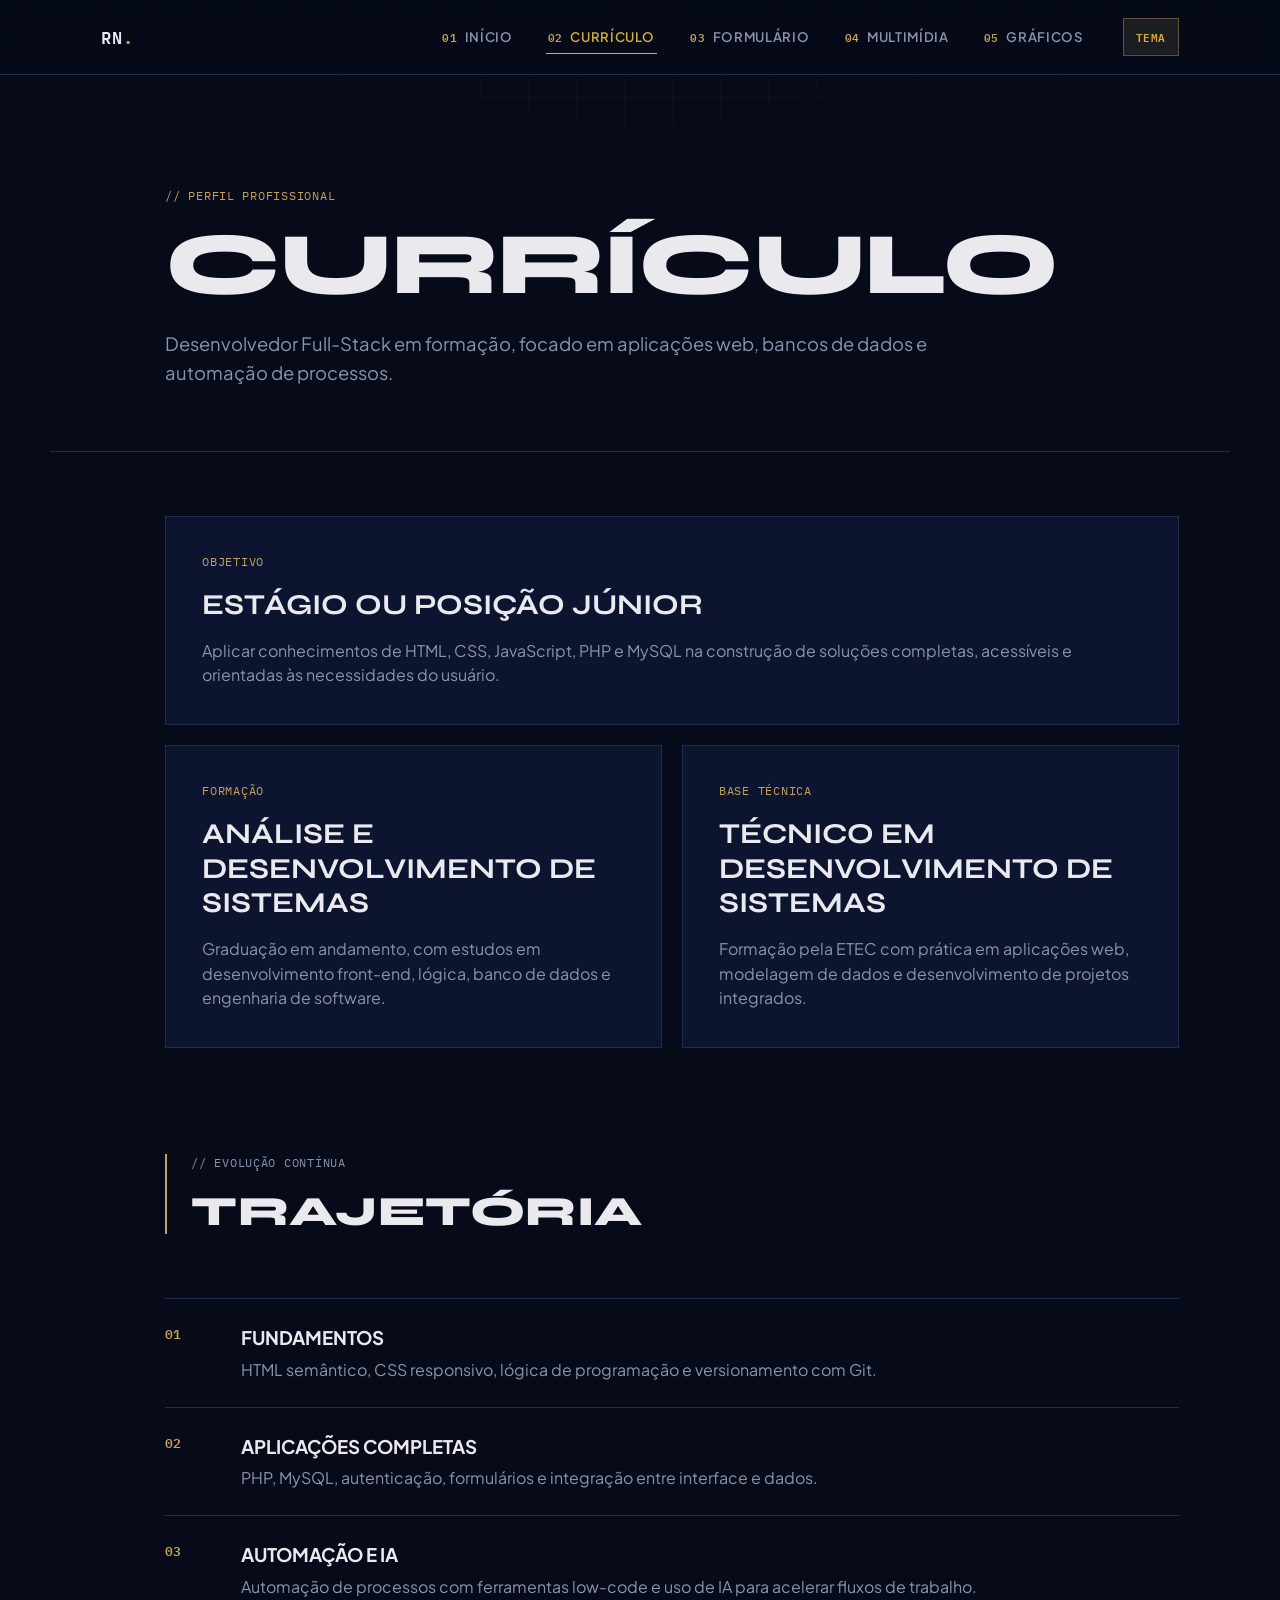
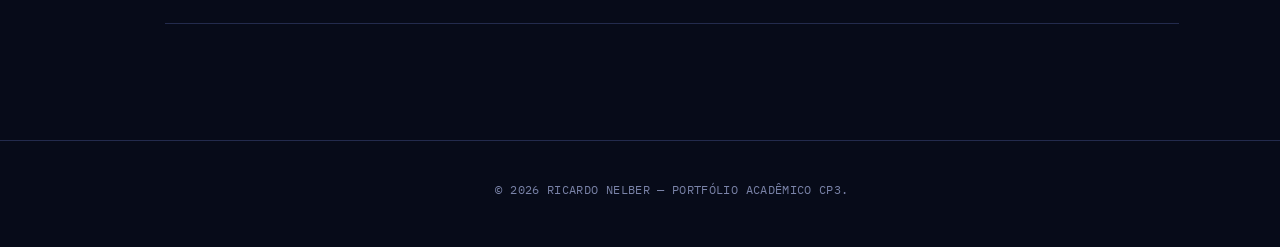
==== curriculo.html @ 2994a445 "feat: adicionar cinco páginas interligadas ao portfólio" ====
<!DOCTYPE html>
<html lang="pt-BR">
<head>
  <meta charset="UTF-8">
  <meta name="viewport" content="width=device-width, initial-scale=1.0">
  <title>Currículo — Ricardo Nelber</title>
  <meta name="description" content="Formação, competências e objetivos profissionais de Ricardo Nelber.">
  <link rel="icon" href="imagem/favicon.svg" type="image/svg+xml">
  <link rel="stylesheet" href="css/estilos.css">
</head>
<body class="pagina-interna">
<a class="skip-link" href="#conteudo">Pular para o conteúdo</a>
<header class="site-header">
  <div class="site-header__inner">
    <a href="index.html" class="logo" aria-label="Ricardo Nelber — início"><span class="logo__mark">RN</span><span class="logo__dot">.</span></a>
    <button class="nav-toggle" id="navToggle" aria-expanded="false" aria-controls="primaryNav"><span class="nav-toggle__box"><span></span><span></span></span><span class="sr-only">Abrir menu</span></button>
    <nav id="primaryNav" class="primary-nav" aria-label="Navegação principal">
      <ul>
        <li><a href="index.html"><span class="nav-index">01</span>Início</a></li>
        <li><a href="curriculo.html" aria-current="page"><span class="nav-index">02</span>Currículo</a></li>
        <li><a href="formulario.html"><span class="nav-index">03</span>Formulário</a></li>
        <li><a href="multimidia.html"><span class="nav-index">04</span>Multimídia</a></li>
        <li><a href="graficos.html"><span class="nav-index">05</span>Gráficos</a></li>
      </ul>
      <button class="theme-toggle" type="button" data-theme-toggle aria-pressed="false">Tema</button>
    </nav>
  </div>
</header>
<main id="conteudo">
  <section class="page-hero">
    <p class="eyebrow">// perfil profissional</p>
    <h1>Currículo</h1>
    <p>Desenvolvedor Full-Stack em formação, focado em aplicações web, bancos de dados e automação de processos.</p>
  </section>
  <section class="content-grid" aria-label="Resumo profissional">
    <article class="panel panel--wide">
      <p class="eyebrow">Objetivo</p>
      <h2>Estágio ou posição júnior</h2>
      <p>Aplicar conhecimentos de HTML, CSS, JavaScript, PHP e MySQL na construção de soluções completas, acessíveis e orientadas às necessidades do usuário.</p>
    </article>
    <article class="panel">
      <p class="eyebrow">Formação</p>
      <h2>Análise e Desenvolvimento de Sistemas</h2>
      <p>Graduação em andamento, com estudos em desenvolvimento front-end, lógica, banco de dados e engenharia de software.</p>
    </article>
    <article class="panel">
      <p class="eyebrow">Base técnica</p>
      <h2>Técnico em Desenvolvimento de Sistemas</h2>
      <p>Formação pela ETEC com prática em aplicações web, modelagem de dados e desenvolvimento de projetos integrados.</p>
    </article>
  </section>
  <section class="timeline" aria-labelledby="trajetoria-title">
    <header class="section-head"><p class="eyebrow">// evolução contínua</p><h2 id="trajetoria-title">Trajetória</h2></header>
    <ol>
      <li><span>01</span><div><h3>Fundamentos</h3><p>HTML semântico, CSS responsivo, lógica de programação e versionamento com Git.</p></div></li>
      <li><span>02</span><div><h3>Aplicações completas</h3><p>PHP, MySQL, autenticação, formulários e integração entre interface e dados.</p></div></li>
      <li><span>03</span><div><h3>Automação e IA</h3><p>Automação de processos com ferramentas low-code e uso de IA para acelerar fluxos de trabalho.</p></div></li>
    </ol>
  </section>
</main>
<footer class="site-footer"><p>&copy; <span id="year">2026</span> Ricardo Nelber — Portfólio acadêmico CP3.</p></footer>
<script src="js/scripts.js"></script>
</body>
</html>
---- css/estilos.css ----
/* =========================================================
   Ricardo Nelber — Portfólio
   Sistema de design: "Blueprint de Autoridade"
   Azul-marinha absoluto + preto + dourado metálico.
   Ângulos retos, grid de precisão, tipografia em caixa alta.
   ========================================================= */

/* ---------- Fontes locais (sem CDN externa) ---------- */
@font-face {
  font-family: "Syne";
  src: url("fonts/syne-latin-700-normal.woff2") format("woff2");
  font-weight: 700; font-style: normal; font-display: swap;
}
@font-face {
  font-family: "Syne";
  src: url("fonts/syne-latin-800-normal.woff2") format("woff2");
  font-weight: 800; font-style: normal; font-display: swap;
}
@font-face {
  font-family: "Plus Jakarta Sans";
  src: url("fonts/plus-jakarta-sans-latin-400-normal.woff2") format("woff2");
  font-weight: 400; font-style: normal; font-display: swap;
}
@font-face {
  font-family: "Plus Jakarta Sans";
  src: url("fonts/plus-jakarta-sans-latin-500-normal.woff2") format("woff2");
  font-weight: 500; font-style: normal; font-display: swap;
}
@font-face {
  font-family: "Plus Jakarta Sans";
  src: url("fonts/plus-jakarta-sans-latin-600-normal.woff2") format("woff2");
  font-weight: 600; font-style: normal; font-display: swap;
}
@font-face {
  font-family: "Plus Jakarta Sans";
  src: url("fonts/plus-jakarta-sans-latin-700-normal.woff2") format("woff2");
  font-weight: 700; font-style: normal; font-display: swap;
}
@font-face {
  font-family: "IBM Plex Mono";
  src: url("fonts/ibm-plex-mono-latin-400-normal.woff2") format("woff2");
  font-weight: 400; font-style: normal; font-display: swap;
}
@font-face {
  font-family: "IBM Plex Mono";
  src: url("fonts/ibm-plex-mono-latin-500-normal.woff2") format("woff2");
  font-weight: 500; font-style: normal; font-display: swap;
}
@font-face {
  font-family: "IBM Plex Mono";
  src: url("fonts/ibm-plex-mono-latin-600-normal.woff2") format("woff2");
  font-weight: 600; font-style: normal; font-display: swap;
}

/* ---------- Tokens ---------- */
:root {
  /* cor — autoridade: marinha absoluto + preto + dourado */
  --bg: #070B19;
  --bg-deep: #000000;
  --bg-elevated: #0A1128;
  --bg-panel: #0D1430;
  --line: #232B4D;
  --line-gold: rgba(197, 160, 89, 0.4);
  --text: #EAEAEE;
  --text-muted: #8B93AC;
  --text-faint: #7A83A8;
  --gold: #C5A059;
  --gold-bright: #D4AF37;
  --gold-dim: rgba(197, 160, 89, 0.12);

  /* tipografia */
  --font-display: "Syne", "Arial Narrow", sans-serif;
  --font-body: "Plus Jakarta Sans", -apple-system, BlinkMacSystemFont, "Segoe UI", sans-serif;
  --font-mono: "IBM Plex Mono", ui-monospace, SFMono-Regular, Menlo, monospace;

  /* layout — zero arredondamento, por princípio de projeto */
  --radius: 0px;
  --content-max: 1180px;
  --edge: clamp(1.25rem, 4vw, 4rem);
  --rail-w: 64px;

  --ease: cubic-bezier(0.65, 0, 0.35, 1);
}

/* ---------- Reset ---------- */
*, *::before, *::after { box-sizing: border-box; }
html { scroll-behavior: smooth; }
@media (prefers-reduced-motion: reduce) {
  html { scroll-behavior: auto; }
  *, *::before, *::after {
    animation-duration: 0.001ms !important;
    animation-iteration-count: 1 !important;
    transition-duration: 0.001ms !important;
    scroll-behavior: auto !important;
  }
}

body {
  margin: 0;
  background: var(--bg);
  color: var(--text);
  font-family: var(--font-body);
  font-size: 16px;
  line-height: 1.55;
  -webkit-font-smoothing: antialiased;
  overflow-x: hidden;
}

img { max-width: 100%; display: block; }
a { color: inherit; text-decoration: none; }
ul, ol { margin: 0; padding: 0; list-style: none; }
h1, h2, h3, h4, dt, dd, p, figure { margin: 0; }

/* grid de precisão / blueprint, sutil, fixo no fundo */
body::before {
  content: "";
  position: fixed;
  inset: 0;
  pointer-events: none;
  z-index: 0;
  background-image:
    linear-gradient(rgba(197,160,89,0.05) 1px, transparent 1px),
    linear-gradient(90deg, rgba(197,160,89,0.05) 1px, transparent 1px);
  background-size: 48px 48px;
  mask-image: radial-gradient(ellipse 75% 55% at 50% 0%, black, transparent 72%);
}

.sr-only {
  position: absolute; width: 1px; height: 1px;
  padding: 0; margin: -1px; overflow: hidden;
  clip: rect(0,0,0,0); white-space: nowrap; border: 0;
}

.skip-link {
  position: absolute;
  left: 1rem; top: -3rem;
  background: var(--gold-bright);
  color: #070B19;
  font-family: var(--font-mono);
  font-weight: 600;
  font-size: 0.85rem;
  text-transform: uppercase;
  letter-spacing: 0.04em;
  padding: 0.6rem 1rem;
  z-index: 200;
  transition: top 0.2s var(--ease);
}
.skip-link:focus { top: 1rem; }

:focus-visible {
  outline: 2px solid var(--gold-bright);
  outline-offset: 3px;
}

/* ---------- Tipografia geral ---------- */
.eyebrow {
  font-family: var(--font-mono);
  font-size: 0.76rem;
  letter-spacing: 0.06em;
  text-transform: uppercase;
  color: var(--gold);
  margin: 0 0 1rem;
}
.eyebrow--small { font-size: 0.7rem; color: var(--text-faint); margin-bottom: 0.7rem; }

/* ---------- Trilho lateral: marcadores em losango (sem raio) ---------- */
.rail {
  position: fixed;
  left: 0; top: 0; bottom: 0;
  width: var(--rail-w);
  display: none;
  align-items: center;
  justify-content: center;
  z-index: 40;
}
@media (min-width: 1024px) {
  .rail { display: flex; }
}
.rail__line {
  position: absolute;
  left: calc(var(--rail-w) / 2 - 0.5px);
  top: 12%; height: 76%;
  width: 1px;
}
.rail__line line {
  stroke: var(--line);
  stroke-width: 1;
  vector-effect: non-scaling-stroke;
}
.rail__nodes {
  position: relative;
  height: 76%;
  display: flex;
  flex-direction: column;
  justify-content: space-between;
}
.rail__nodes li span {
  display: block;
  width: 8px; height: 8px;
  background: var(--bg-elevated);
  border: 1.5px solid var(--line);
  transform: rotate(45deg);
  transition: background 0.3s var(--ease), border-color 0.3s var(--ease), box-shadow 0.3s var(--ease);
}
.rail__nodes li.is-active span {
  background: var(--gold-bright);
  border-color: var(--gold-bright);
  box-shadow: 0 0 0 4px var(--gold-dim);
}

/* ---------- Header ---------- */
.site-header {
  position: sticky;
  top: 0;
  z-index: 100;
  background: rgba(7, 11, 25, 0.85);
  backdrop-filter: blur(10px);
  border-bottom: 1px solid var(--line);
}
.site-header__inner {
  max-width: var(--content-max);
  margin: 0 auto;
  padding: 1.1rem var(--edge);
  display: flex;
  align-items: center;
  justify-content: space-between;
  gap: 1rem;
}
.logo {
  font-family: var(--font-mono);
  font-weight: 600;
  font-size: 1.05rem;
  letter-spacing: 0.04em;
  display: inline-flex;
  align-items: baseline;
}
.logo__mark { color: var(--text); }
.logo__dot { color: var(--gold-bright); }

.primary-nav {
  display: flex;
  align-items: center;
  gap: clamp(1.25rem, 3vw, 2.5rem);
}
.primary-nav ul {
  display: flex;
  gap: clamp(1.1rem, 2.6vw, 2rem);
}
.primary-nav a:not(.btn) {
  position: relative;
  font-size: 0.82rem;
  font-weight: 600;
  text-transform: uppercase;
  letter-spacing: 0.05em;
  color: var(--text-muted);
  padding: 0.3rem 0.1rem;
  display: inline-flex;
  align-items: center;
  gap: 0.45rem;
  transition: color 0.25s var(--ease);
}
.nav-index {
  font-family: var(--font-mono);
  font-size: 0.66rem;
  color: var(--gold);
}
.primary-nav a:not(.btn)::after {
  content: "";
  position: absolute;
  left: 0; right: 100%; bottom: -2px;
  height: 1px;
  background: var(--gold-bright);
  transition: right 0.3s var(--ease);
}
.primary-nav a:not(.btn):hover { color: var(--text); }
.primary-nav a:not(.btn):hover::after,
.primary-nav a:not(.btn):focus-visible::after { right: 0; }

.nav-toggle {
  display: none;
  background: none;
  border: none;
  cursor: pointer;
  padding: 0.5rem;
}
.nav-toggle__box {
  width: 22px; height: 14px;
  position: relative;
  display: block;
}
.nav-toggle__box span {
  position: absolute;
  left: 0; right: 0;
  height: 2px;
  background: var(--gold);
  transition: transform 0.28s var(--ease), opacity 0.28s var(--ease), top 0.28s var(--ease);
}
.nav-toggle__box span:first-child { top: 0; }
.nav-toggle__box span:last-child { top: 100%; transform: translateY(-100%); }
.nav-toggle[aria-expanded="true"] .nav-toggle__box span:first-child { top: 50%; transform: translateY(-50%) rotate(45deg); }
.nav-toggle[aria-expanded="true"] .nav-toggle__box span:last-child { top: 50%; transform: translateY(-50%) rotate(-45deg); }

/* ---------- Botões: retos, com preenchimento cirúrgico invertendo cores ---------- */
.btn {
  --pad-y: 0.9rem;
  --pad-x: 1.75rem;
  position: relative;
  display: inline-flex;
  align-items: center;
  justify-content: center;
  font-family: var(--font-body);
  font-weight: 700;
  font-size: 0.85rem;
  text-transform: uppercase;
  letter-spacing: 0.06em;
  padding: var(--pad-y) var(--pad-x);
  cursor: pointer;
  isolation: isolate;
  overflow: hidden;
  border: 1.5px solid var(--gold);
  border-radius: 0;
  transition: color 0.3s var(--ease), border-color 0.3s var(--ease);
}
.btn--small { --pad-y: 0.6rem; --pad-x: 1.2rem; font-size: 0.75rem; }

.btn__label { position: relative; z-index: 2; }
.btn__fill {
  position: absolute;
  inset: 0;
  background: var(--gold-bright);
  transform: translateX(-101%);
  transition: transform 0.4s var(--ease);
  z-index: 1;
}

.btn--primary {
  background: transparent;
  color: var(--gold-bright);
}
.btn--primary:hover, .btn--primary:focus-visible {
  color: #070B19;
}
.btn--primary:hover .btn__fill,
.btn--primary:focus-visible .btn__fill { transform: translateX(0); }

.btn--outline {
  border-color: var(--line);
  color: var(--text);
}
.btn--outline .btn__fill { background: #000000; }
.btn--outline:hover, .btn--outline:focus-visible {
  color: var(--gold-bright);
  border-color: var(--gold);
}
.btn--outline:hover .btn__fill,
.btn--outline:focus-visible .btn__fill { transform: translateX(0); }

/* ---------- Layout base de seção ---------- */
main { position: relative; z-index: 1; }
section {
  max-width: var(--content-max);
  margin: 0 auto;
  padding: clamp(4rem, 9vw, 7.5rem) var(--edge);
}
@media (min-width: 1024px) {
  section { padding-left: calc(var(--edge) + var(--rail-w)); }
}

.section-head {
  max-width: 640px;
  margin-bottom: clamp(2.5rem, 5vw, 4rem);
  border-left: 2px solid var(--gold);
  padding-left: 1.5rem;
}
.section-head h2 {
  font-family: var(--font-display);
  font-weight: 800;
  text-transform: uppercase;
  letter-spacing: 0.01em;
  font-size: clamp(1.9rem, 3.4vw, 2.6rem);
  line-height: 1.1;
  color: var(--text);
}
.section-head__desc {
  margin-top: 1rem;
  color: var(--text-muted);
  font-size: 1.02rem;
  max-width: 46ch;
}

/* ---------- Hero ---------- */
.hero {
  padding-top: clamp(5rem, 11vw, 8.5rem);
  padding-bottom: clamp(4rem, 8vw, 6rem);
}
.hero__grid {
  display: grid;
  grid-template-columns: 1fr;
  gap: clamp(3rem, 6vw, 2rem);
  align-items: center;
}
@media (min-width: 900px) {
  .hero__grid {
    grid-template-columns: 1.15fr 0.85fr;
    gap: 2rem;
  }
}

.hero__title {
  font-family: var(--font-display);
  font-weight: 800;
  text-transform: uppercase;
  font-size: clamp(2.1rem, 5vw, 3.6rem);
  line-height: 1.08;
  letter-spacing: -0.01em;
  color: var(--text);
}
.hero__title-accent { color: var(--gold-bright); }

.hero__lede {
  margin-top: 1.6rem;
  color: var(--text-muted);
  font-size: 1.08rem;
  max-width: 54ch;
}
.hero__lede strong { color: var(--text); font-weight: 700; }

.hero__actions {
  display: flex;
  flex-wrap: wrap;
  gap: 1rem;
  margin-top: 2.2rem;
}

.hero__facts {
  margin-top: clamp(3rem, 6vw, 4rem);
  display: grid;
  grid-template-columns: repeat(auto-fit, minmax(150px, 1fr));
  gap: 1.5rem;
  max-width: 560px;
  border-top: 1px solid var(--line);
  padding-top: 1.6rem;
}
.hero__facts dt {
  font-family: var(--font-mono);
  font-size: 0.68rem;
  color: var(--gold);
  text-transform: uppercase;
  letter-spacing: 0.07em;
  margin-bottom: 0.4rem;
}
.hero__facts dd { font-size: 0.92rem; color: var(--text); }

/* retrato: molduras retas sobrepostas (dourado + preto) para profundidade */
.hero__portrait {
  position: relative;
  justify-self: center;
}
.portrait-frame {
  position: relative;
  width: min(360px, 78vw);
}
.portrait-frame__layer {
  position: absolute;
  inset: 0;
  border: 1.5px solid var(--gold);
}
.portrait-frame__layer--gold {
  transform: translate(16px, -16px);
  border-color: var(--gold-bright);
}
.portrait-frame__layer--black {
  transform: translate(-14px, 14px);
  background: #000000;
  border-color: var(--line);
}
.portrait-frame__photo {
  position: relative;
  z-index: 2;
  border: 1.5px solid var(--gold);
  background: var(--bg-elevated);
  overflow: hidden;
}
.portrait-frame__photo img {
  width: 100%;
  aspect-ratio: 565 / 555;
  object-fit: cover;
  filter: saturate(0.85) contrast(1.08) brightness(0.98);
}
.portrait-frame__tag {
  position: absolute;
  z-index: 3;
  left: 0; bottom: -14px;
  font-family: var(--font-mono);
  font-size: 0.68rem;
  letter-spacing: 0.04em;
  text-transform: uppercase;
  color: #070B19;
  background: var(--gold-bright);
  padding: 0.35rem 0.7rem;
}
@media (min-width: 900px) {
  .hero__portrait { justify-self: end; margin-right: 0.5rem; }
}

/* ---------- Projetos: lista assimétrica ---------- */
.project-list {
  display: flex;
  flex-direction: column;
  gap: clamp(2.5rem, 5vw, 4.5rem);
}
.project-card {
  display: grid;
  grid-template-columns: 1fr;
  gap: 1.75rem;
  align-items: start;
}
@media (min-width: 860px) {
  .project-card {
    grid-template-columns: minmax(0, 0.95fr) minmax(0, 1.05fr);
    gap: clamp(2rem, 4vw, 3.5rem);
  }
  .project-card[data-stagger="left"] .project-card__media { order: 2; }
  .project-card[data-stagger="left"] .project-card__body { order: 1; }
  .project-card[data-stagger="right"] .project-card__media { transform: translateY(-14px); }
  .project-card[data-stagger="left"] .project-card__media { transform: translateY(14px); }
}

.project-card__media {
  position: relative;
  overflow: hidden; /* corta apenas o excesso interno da imagem e mantém o bloco fixo */
  border: 1px solid var(--line);
  background: var(--bg-elevated);
  isolation: isolate;
  transition: border-color 0.4s var(--ease), box-shadow 0.4s var(--ease);
}
.project-card__media img {
  width: 100%;
  height: 100%;
  display: block;
  object-fit: cover;
  transform: scale(1);
  transform-origin: center center;
  transition: transform 0.45s var(--ease), filter 0.35s var(--ease);
}
.project-card:hover .project-card__media,
.project-card:focus-within .project-card__media {
  border-color: var(--gold);
  box-shadow: 0 0 0 1px rgba(197, 160, 89, 0.18);
}
.project-card:hover .project-card__media img,
.project-card:focus-within .project-card__media img {
  transform: scale(1.08); /* zoom interno restrito ao card, sem deslocar o bloco */
  filter: saturate(1.08) contrast(1.04);
}

.project-card__body h3 {
  font-family: var(--font-display);
  font-weight: 800;
  text-transform: uppercase;
  letter-spacing: 0.005em;
  font-size: clamp(1.25rem, 2.2vw, 1.55rem);
  color: var(--text);
  margin-bottom: 1rem;
}

.project-card__attack {
  color: var(--text-muted);
  max-width: 52ch;
  font-size: 0.98rem;
  border-left: 2px solid var(--line);
  padding-left: 1.1rem;
}
.project-card__attack-label {
  display: block;
  font-family: var(--font-mono);
  font-size: 0.7rem;
  text-transform: uppercase;
  letter-spacing: 0.06em;
  color: var(--gold);
  margin-bottom: 0.5rem;
}

.badge-list {
  display: flex;
  flex-wrap: wrap;
  gap: 0.55rem;
  margin: 1.4rem 0 1.6rem;
}
.badge-list li {
  font-family: var(--font-mono);
  font-size: 0.7rem;
  text-transform: uppercase;
  letter-spacing: 0.03em;
  color: var(--gold);
  background: var(--gold-dim);
  border: 1px solid var(--line-gold);
  padding: 0.34rem 0.7rem;
}

.project-card__links {
  display: flex;
  gap: 1.6rem;
}
.project-card__links a {
  position: relative;
  display: inline-flex;
  align-items: center;
  gap: 0.4rem;
  font-size: 0.82rem;
  font-weight: 700;
  text-transform: uppercase;
  letter-spacing: 0.04em;
  color: var(--text);
}
.project-card__links svg {
  width: 14px; height: 14px;
  transition: transform 0.3s var(--ease);
}
.project-card__links a::after {
  content: "";
  position: absolute;
  left: 0; right: 100%; bottom: -3px;
  height: 1px;
  background: var(--gold-bright);
  transition: right 0.3s var(--ease);
}
.project-card__links a:hover, .project-card__links a:focus-visible { color: var(--gold-bright); }
.project-card__links a:hover::after, .project-card__links a:focus-visible::after { right: 0; }
.project-card__links a:hover svg { transform: translate(2px, -2px); }

/* ---------- Arsenal técnico ---------- */
.stack__cloud {
  display: flex;
  flex-wrap: wrap;
  gap: 0.75rem 0.8rem;
}
.tag {
  font-family: var(--font-mono);
  font-size: 0.85rem;
  text-transform: uppercase;
  letter-spacing: 0.03em;
  color: var(--text-muted);
  border: 1px solid var(--line);
  padding: 0.6rem 1.1rem;
  transition: transform 0.25s var(--ease), border-color 0.25s var(--ease), color 0.25s var(--ease), background 0.25s var(--ease);
}
.tag:hover {
  transform: translateY(-3px);
  border-color: var(--gold);
  color: var(--text);
}
.tag--lg {
  font-size: 0.95rem;
  font-weight: 600;
  color: var(--text);
  background: var(--bg-elevated);
  padding: 0.7rem 1.3rem;
  border-color: var(--gold);
}
.tag--accent {
  color: var(--gold-bright);
  border-color: var(--line-gold);
}

/* ---------- Contato ---------- */
.contato {
  border-top: 1px solid var(--line);
}
.contato__inner {
  max-width: 720px;
}
.contato h2 {
  font-family: var(--font-display);
  font-weight: 800;
  text-transform: uppercase;
  font-size: clamp(1.8rem, 4.2vw, 2.8rem);
  line-height: 1.1;
  color: var(--text);
}
.contato__lede {
  margin-top: 1.4rem;
  color: var(--text-muted);
  font-size: 1.05rem;
  max-width: 46ch;
}
.contato__links {
  margin-top: 2.75rem;
  display: flex;
  flex-direction: column;
  border-top: 1px solid var(--line);
}
.contato__link {
  display: flex;
  align-items: baseline;
  justify-content: space-between;
  gap: 1rem;
  padding: 1.35rem 0;
  border-bottom: 1px solid var(--line);
  transition: padding-left 0.3s var(--ease), color 0.3s var(--ease), border-color 0.3s var(--ease);
}
.contato__link:hover, .contato__link:focus-visible {
  padding-left: 0.9rem;
  color: var(--gold-bright);
  border-color: var(--gold);
}
.contato__link-label {
  font-family: var(--font-mono);
  font-size: 0.72rem;
  color: var(--text-faint);
  text-transform: uppercase;
  letter-spacing: 0.07em;
}
.contato__link-value {
  font-size: 1.1rem;
  font-weight: 600;
}

/* ---------- Footer ---------- */
.site-footer {
  padding: 2.5rem var(--edge) 3rem;
  text-align: center;
  border-top: 1px solid var(--line);
}
@media (min-width: 1024px) { .site-footer { padding-left: calc(var(--edge) + var(--rail-w)); } }
.site-footer p {
  font-family: var(--font-mono);
  font-size: 0.74rem;
  color: var(--text-faint);
  text-transform: uppercase;
  letter-spacing: 0.03em;
}

/* ---------- Mobile nav ---------- */
@media (max-width: 780px) {
  .nav-toggle { display: inline-flex; align-items: center; justify-content: center; }
  .primary-nav {
    position: fixed;
    inset: 0 0 auto 0;
    top: 64px;
    background: var(--bg-elevated);
    border-bottom: 1px solid var(--line);
    flex-direction: column;
    align-items: stretch;
    padding: 1.5rem var(--edge) 2rem;
    gap: 1.5rem;
    transform: translateY(-8px);
    opacity: 0;
    visibility: hidden;
    pointer-events: none;
    transition: transform 0.3s var(--ease), opacity 0.3s var(--ease), visibility 0.3s;
  }
  .primary-nav.is-open {
    transform: translateY(0);
    opacity: 1;
    visibility: visible;
    pointer-events: auto;
  }
  .primary-nav ul { flex-direction: column; gap: 1rem; }
  .primary-nav a:not(.btn) { font-size: 1rem; }
  .primary-nav .btn { align-self: flex-start; }
}

/* ---------- Revelação no scroll ---------- */
[data-reveal] {
  opacity: 0;
  transform: translateY(18px);
  transition: opacity 0.7s var(--ease), transform 0.7s var(--ease);
}
[data-reveal].is-visible {
  opacity: 1;
  transform: translateY(0);
}
@media (prefers-reduced-motion: reduce) {
  [data-reveal] { opacity: 1; transform: none; }
}

/* ---------- CP3: navegação entre páginas e preferência persistente ---------- */
.primary-nav a[aria-current="page"] { color: var(--gold-bright); }
.primary-nav a[aria-current="page"]::after { right: 0; }

.theme-toggle {
  border: 1px solid var(--line-gold);
  background: var(--gold-dim);
  color: var(--gold-bright);
  padding: 0.55rem 0.75rem;
  font: 600 0.7rem var(--font-mono);
  letter-spacing: 0.05em;
  text-transform: uppercase;
  cursor: pointer;
}
.theme-toggle:hover,
.theme-toggle:focus-visible { border-color: var(--gold-bright); }

body[data-theme="claro"] {
  --bg: #f3f0e8;
  --bg-deep: #ffffff;
  --bg-elevated: #ffffff;
  --bg-panel: #ebe6d9;
  --line: #c9c0aa;
  --text: #111827;
  --text-muted: #4b5563;
  --text-faint: #596275;
  --gold: #8b6914;
  --gold-bright: #76580d;
  --gold-dim: rgba(139, 105, 20, 0.12);
  --line-gold: rgba(139, 105, 20, 0.45);
}
body[data-theme="claro"] .site-header { background: rgba(243, 240, 232, 0.92); }

/* ---------- CP3: páginas internas ---------- */
.pagina-interna main { min-height: calc(100vh - 170px); }
.page-hero {
  padding-top: clamp(4.5rem, 9vw, 7rem);
  padding-bottom: clamp(2.5rem, 5vw, 4rem);
  border-bottom: 1px solid var(--line);
}
.page-hero h1 {
  font: 800 clamp(2.4rem, 7vw, 5.5rem)/0.98 var(--font-display);
  text-transform: uppercase;
  letter-spacing: -0.02em;
}
.page-hero > p:last-child {
  max-width: 62ch;
  margin-top: 1.4rem;
  color: var(--text-muted);
  font-size: clamp(1rem, 2vw, 1.15rem);
}

.content-grid,
.charts-grid,
.form-section {
  display: grid;
  grid-template-columns: repeat(2, minmax(0, 1fr));
  gap: 1.25rem;
  padding-top: clamp(2.5rem, 5vw, 4rem);
  padding-bottom: clamp(3.5rem, 7vw, 6rem);
}
.panel,
.chart-card,
.contact-form,
.media-note {
  border: 1px solid var(--line);
  background: var(--bg-panel);
  padding: clamp(1.35rem, 3vw, 2.25rem);
}
.panel--wide { grid-column: 1 / -1; }
.panel h2,
.chart-card h2,
.form-copy h2,
.media-note h2 {
  font: 700 clamp(1.25rem, 3vw, 1.8rem)/1.2 var(--font-display);
  text-transform: uppercase;
  margin-bottom: 1rem;
}
.panel p:last-child,
.form-copy > p:last-child,
.media-note > p:last-child { color: var(--text-muted); }

.timeline { padding-top: 1rem; }
.timeline ol { border-top: 1px solid var(--line); }
.timeline li {
  display: grid;
  grid-template-columns: 56px 1fr;
  gap: 1.25rem;
  padding: 1.5rem 0;
  border-bottom: 1px solid var(--line);
}
.timeline li > span { color: var(--gold); font: 600 0.8rem var(--font-mono); }
.timeline h3 { margin-bottom: 0.35rem; text-transform: uppercase; }
.timeline p { color: var(--text-muted); }

/* ---------- CP3: formulário validado ---------- */
.form-section { align-items: start; }
.form-copy { position: sticky; top: 110px; }
.field { display: grid; gap: 0.45rem; margin-bottom: 1.2rem; }
.field label { font-weight: 700; }
.field input,
.field select,
.field textarea {
  width: 100%;
  border: 1px solid var(--line);
  border-radius: 0;
  background: var(--bg);
  color: var(--text);
  padding: 0.85rem;
  font: inherit;
}
.field textarea { resize: vertical; }
.field input:focus,
.field select:focus,
.field textarea:focus { border-color: var(--gold-bright); outline: 2px solid var(--gold-dim); }
.field [aria-invalid="true"] { border-color: #ef6a6a; }
.field-error { min-height: 1.2em; color: #ff8f8f; }
.form-actions { display: flex; flex-wrap: wrap; gap: 0.75rem; }
.form-feedback {
  min-height: 1.5rem;
  margin-top: 1rem;
  color: var(--gold-bright);
  font-weight: 700;
}

/* ---------- CP3: galeria multimídia ---------- */
.media-grid {
  display: grid;
  grid-template-columns: repeat(2, minmax(0, 1fr));
  gap: 1.25rem;
  padding-top: clamp(2.5rem, 5vw, 4rem);
  padding-bottom: 2rem;
}
.media-card { border: 1px solid var(--line); background: var(--bg-panel); overflow: hidden; }
.media-card img { width: 100%; aspect-ratio: 4 / 3; object-fit: cover; transition: transform 0.4s var(--ease); }
.media-card:hover img { transform: scale(1.04); }
.media-card figcaption { display: grid; gap: 0.25rem; padding: 1rem; }
.media-card strong { text-transform: uppercase; }
.media-card span { color: var(--text-muted); }
.media-note { margin-top: 0; margin-bottom: clamp(3.5rem, 7vw, 6rem); }

/* ---------- CP3: gráficos acessíveis ---------- */
.bar-chart { display: grid; gap: 1rem; margin-top: 1.75rem; }
.bar-chart > div { display: grid; grid-template-columns: 92px 1fr 48px; gap: 0.75rem; align-items: center; }
.bar-chart span,
.bar-chart b { font: 600 0.72rem var(--font-mono); }
.bar-chart i { height: 12px; background: linear-gradient(90deg, var(--gold-bright) var(--value), var(--line) var(--value)); }
.line-chart { width: 100%; margin-top: 1.5rem; overflow: visible; }
.chart-grid-lines path { fill: none; stroke: var(--line); stroke-width: 1; }
.line-chart polyline { fill: none; stroke: var(--gold-bright); stroke-width: 5; }
.chart-points circle { fill: var(--bg); stroke: var(--gold-bright); stroke-width: 4; }
.chart-legend { display: flex; flex-wrap: wrap; gap: 0.6rem 1rem; color: var(--text-muted); font-size: 0.75rem; }

@media (max-width: 900px) {
  .content-grid,
  .charts-grid,
  .form-section,
  .media-grid { grid-template-columns: 1fr; }
  .form-copy { position: static; }
}
@media (max-width: 780px) {
  .theme-toggle { align-self: flex-start; }
}
@media (max-width: 520px) {
  .bar-chart > div { grid-template-columns: 76px 1fr 42px; gap: 0.45rem; }
}
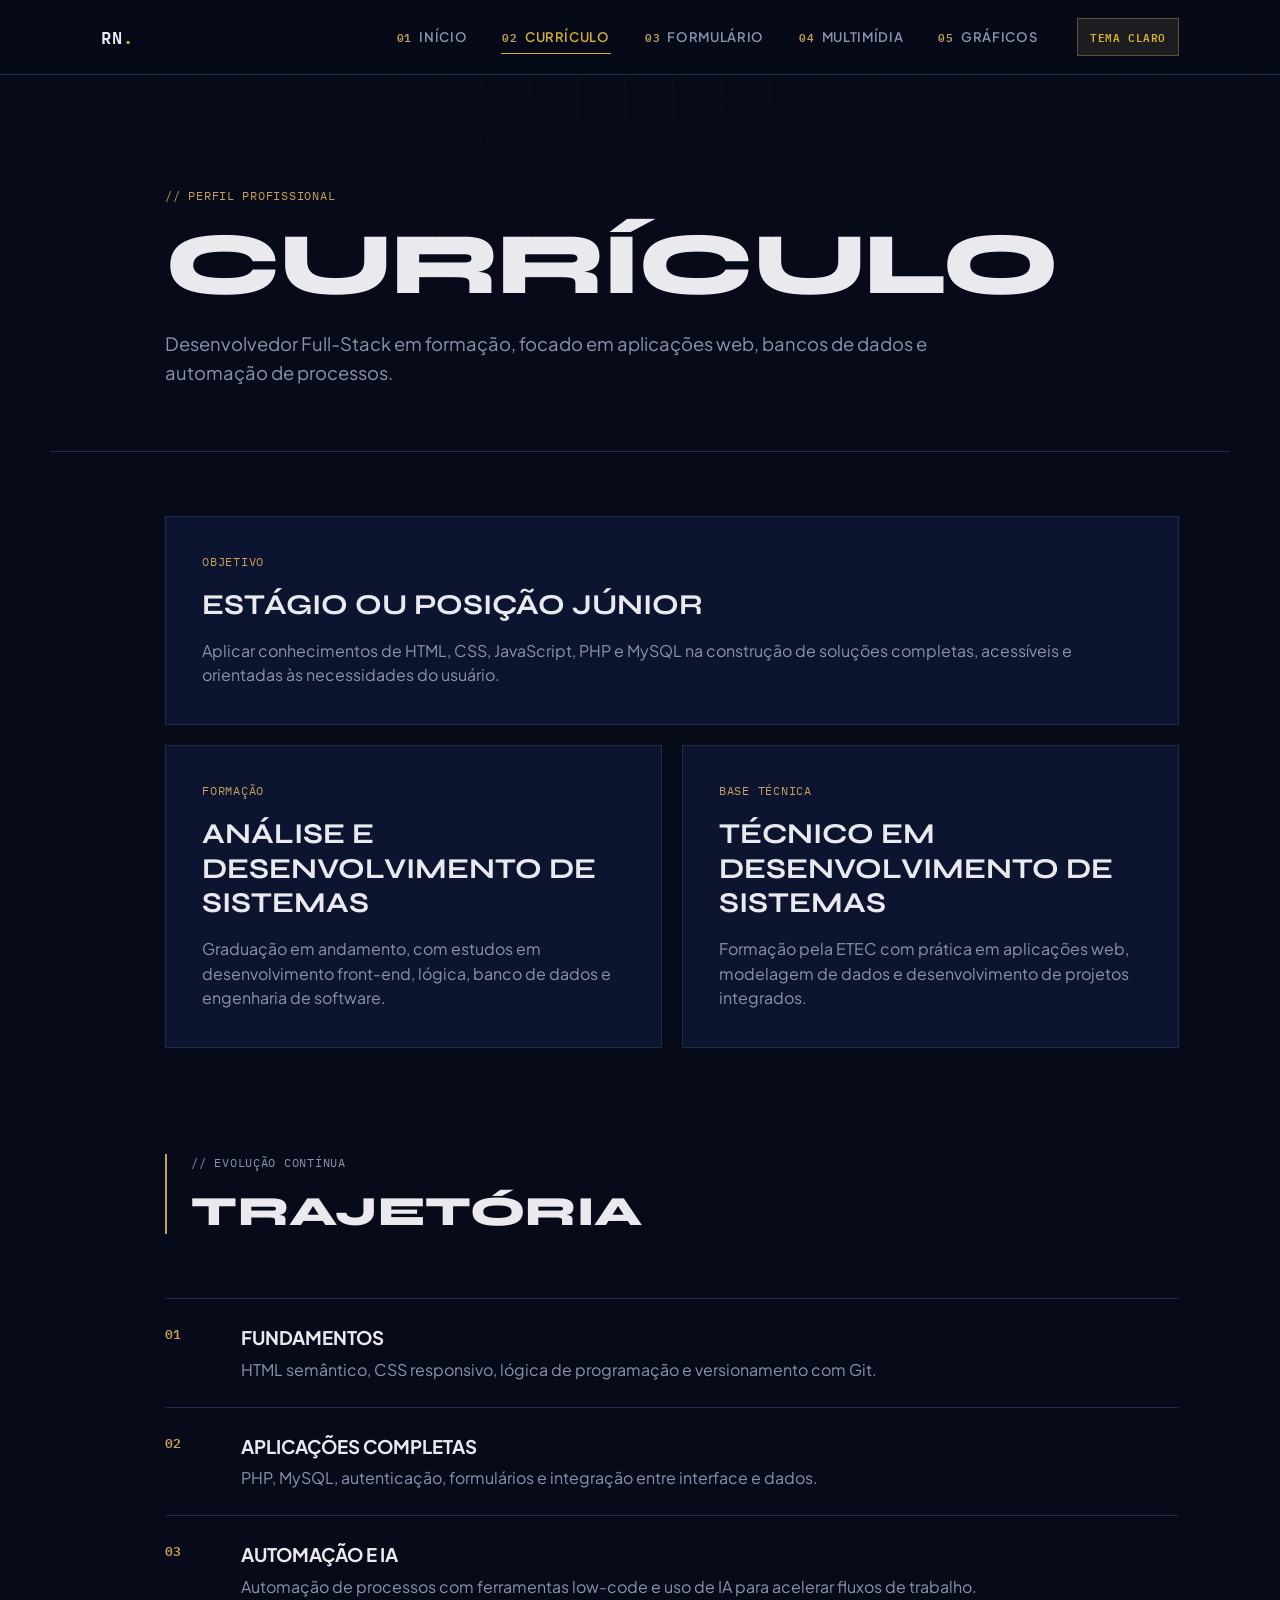
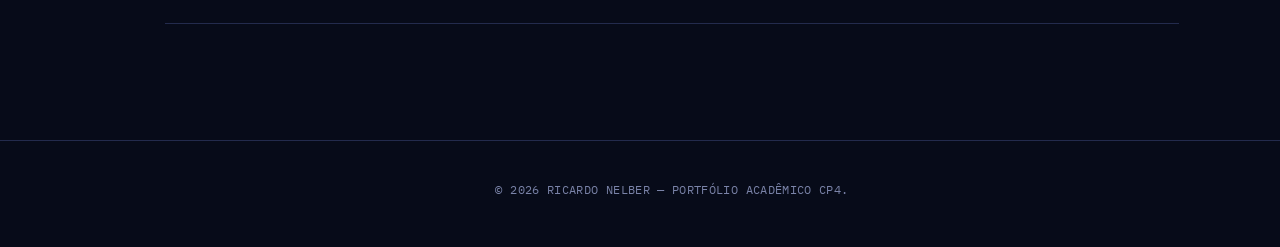
==== commit 1395fd48: "feat: consolidar portfolio CP4 com Bootstrap e acessibilidade" ====
--- a/curriculo.html
+++ b/curriculo.html
@@ -6,12 +6,13 @@
   <title>Currículo — Ricardo Nelber</title>
   <meta name="description" content="Formação, competências e objetivos profissionais de Ricardo Nelber.">
   <link rel="icon" href="imagem/favicon.svg" type="image/svg+xml">
+  <link rel="stylesheet" href="css/vendor/bootstrap-utilities.min.css">
   <link rel="stylesheet" href="css/estilos.css">
 </head>
 <body class="pagina-interna">
 <a class="skip-link" href="#conteudo">Pular para o conteúdo</a>
 <header class="site-header">
-  <div class="site-header__inner">
+  <div class="site-header__inner d-flex align-items-center justify-content-between">
     <a href="index.html" class="logo" aria-label="Ricardo Nelber — início"><span class="logo__mark">RN</span><span class="logo__dot">.</span></a>
     <button class="nav-toggle" id="navToggle" aria-expanded="false" aria-controls="primaryNav"><span class="nav-toggle__box"><span></span><span></span></span><span class="sr-only">Abrir menu</span></button>
     <nav id="primaryNav" class="primary-nav" aria-label="Navegação principal">
@@ -58,7 +59,7 @@
     </ol>
   </section>
 </main>
-<footer class="site-footer"><p>&copy; <span id="year">2026</span> Ricardo Nelber — Portfólio acadêmico CP3.</p></footer>
+<footer class="site-footer"><p>&copy; <span id="year">2026</span> Ricardo Nelber — Portfólio acadêmico CP4.</p></footer>
 <script src="js/scripts.js"></script>
 </body>
 </html>
--- a/css/estilos.css
+++ b/css/estilos.css
@@ -941,3 +941,15 @@
 @media (max-width: 520px) {
   .bar-chart > div { grid-template-columns: 76px 1fr 42px; gap: 0.45rem; }
 }
+
+/* CP4: foco consistente, contraste no tema claro e quebra de conteúdo. */
+:focus-visible { outline: 3px solid var(--gold-bright); outline-offset: 4px; }
+body[data-theme="claro"] .field-error { color: #a11924; }
+body[data-theme="claro"] .btn--primary:hover,
+body[data-theme="claro"] .btn--primary:focus-visible { color: #ffffff; }
+body[data-theme="claro"] .portrait-frame__tag { color: #ffffff; }
+.contato__link-value { overflow-wrap: anywhere; min-width: 0; }
+.project-card__links { flex-wrap: wrap; }
+@media (max-width: 520px) {
+  .contato__link { flex-direction: column; gap: .35rem; }
+}
